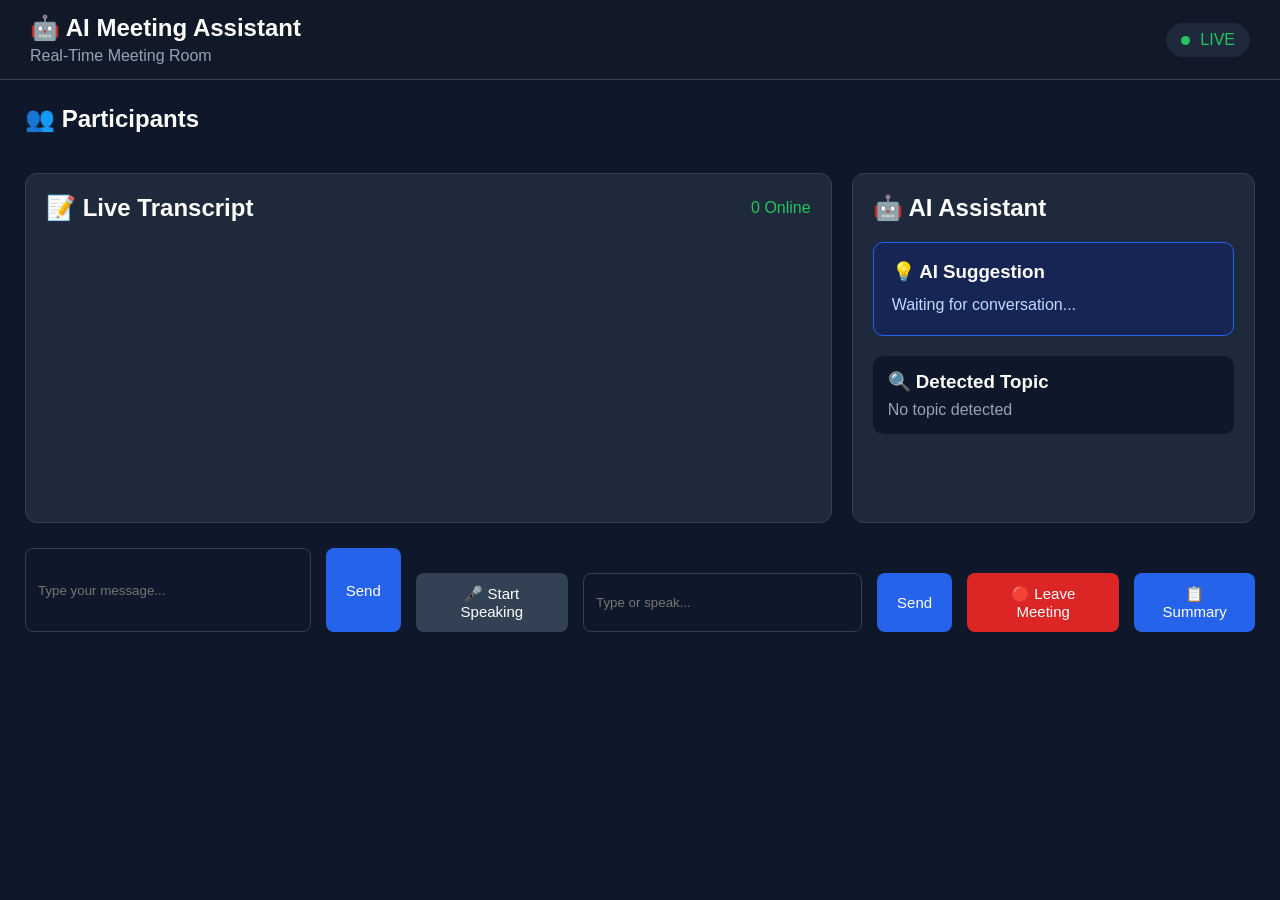
==== frontend/meeting.html @ 9daf3bfd "Ai_meeting_Assitant" ====
<!DOCTYPE html>
<html lang="en">

<head>

    <meta charset="UTF-8">

    <meta name="viewport" content="width=device-width, initial-scale=1.0">

    <title>Meeting Room</title>

    <link rel="stylesheet" href="style.css">

</head>

<body>

    <header class="header">

        <div>
            <h1>🤖 AI Meeting Assistant</h1>
            <p>Real-Time Meeting Room</p>
        </div>

        <div class="meeting-status">
            <span class="status-dot"></span>
            LIVE
        </div>

    </header>


    <main class="container">

        <!-- Participants -->

        <section class="participants-section">

            <h2>👥 Participants</h2>

            <div id="participants" class="participants">
                <!-- Participants will appear here -->
            </div>

        </section>


        <!-- Meeting Area -->

        <section class="meeting-area">

            <!-- Transcript -->

            <div class="transcript">

                <div class="section-title">

                    <h2>📝 Live Transcript</h2>

                    <span id="onlineCount">
                        0 Online
                    </span>

                </div>


                <div id="messages" class="messages">
                </div>

            </div>


            <!-- AI Assistant -->

            <div class="ai-assistant">

                <h2>🤖 AI Assistant</h2>

                <div class="suggestion-box">

                    <h3>💡 AI Suggestion</h3>

                    <p id="aiSuggestion">
                        Waiting for conversation...
                    </p>

                </div>


                <div class="detected-topic">

                    <h3>🔍 Detected Topic</h3>

                    <p id="topic">
                        No topic detected
                    </p>

                </div>

            </div>

        </section>


        <!-- Message Box -->

        <section class="controls">

            <input type="text" id="messageInput" placeholder="Type your message...">

            <button class="btn summary-btn" onclick="sendMessage()">
                Send
            </button>

            <section class="controls">

                <button class="btn" onclick="startListening()">
                    🎤 Start Speaking
                </button>

                <input type="text" id="messageInput" placeholder="Type or speak...">

                <button class="btn summary-btn" onclick="sendMessage()">
                    Send
                </button>

                <button class="btn end-btn" onclick="leaveMeeting()">
                    🔴 Leave Meeting
                </button>

                <button class="btn summary-btn" onclick="getSummary()">
                    📋 Summary
                </button>

            </section>

        </section>

    </main>


    <script src="js/meeting.js"></script>

</body>

</html>
---- frontend/style.css ----
* {
    margin: 0;
    padding: 0;
    box-sizing: border-box;
}

body {
    font-family: Arial, sans-serif;
    background: #0f172a;
    color: white;
}


/* Header */

.header {
    height: 80px;
    padding: 15px 30px;

    display: flex;
    justify-content: space-between;
    align-items: center;

    background: #111827;
    border-bottom: 1px solid #334155;
}

.header h1 {
    font-size: 24px;
}

.header p {
    color: #94a3b8;
    margin-top: 5px;
}

.meeting-status {
    padding: 8px 15px;
    background: #1e293b;
    border-radius: 20px;
    color: #22c55e;
}

.status-dot {
    display: inline-block;

    width: 9px;
    height: 9px;

    background: #22c55e;

    border-radius: 50%;

    margin-right: 6px;
}


/* Main Container */

.container {
    padding: 25px;
}


/* Participants */

.participants-section {
    margin-bottom: 25px;
}

.participants-section h2 {
    margin-bottom: 15px;
}

.participants {
    display: grid;
    grid-template-columns: repeat(4, 1fr);
    gap: 15px;
}

.participant {
    padding: 20px;

    text-align: center;

    background: #1e293b;

    border-radius: 12px;

    border: 1px solid #334155;
}

.avatar {
    width: 55px;
    height: 55px;

    margin: auto;
    margin-bottom: 10px;

    display: flex;
    align-items: center;
    justify-content: center;

    border-radius: 50%;

    background: #2563eb;

    font-size: 22px;
    font-weight: bold;
}

.participant p {
    margin-top: 7px;
    color: #94a3b8;
}


/* Meeting Area */

.meeting-area {
    display: grid;

    grid-template-columns: 2fr 1fr;

    gap: 20px;
}


/* Transcript */

.transcript,
.ai-assistant {
    background: #1e293b;

    border: 1px solid #334155;

    border-radius: 12px;

    padding: 20px;

    min-height: 350px;
}

.section-title {
    display: flex;

    justify-content: space-between;

    align-items: center;

    margin-bottom: 20px;
}

.section-title span {
    color: #22c55e;
}

.message {
    padding: 15px;

    margin-bottom: 12px;

    background: #0f172a;

    border-radius: 8px;
}

.message strong {
    color: #60a5fa;
}

.message p {
    margin-top: 5px;

    color: #cbd5e1;
}


/* AI Assistant */

.ai-assistant h2 {
    margin-bottom: 20px;
}

.suggestion-box {
    padding: 18px;

    background: #172554;

    border: 1px solid #2563eb;

    border-radius: 10px;
}

.suggestion-box h3 {
    margin-bottom: 10px;
}

.suggestion-box p {
    color: #bfdbfe;

    line-height: 1.5;
}

.detected-topic {
    margin-top: 20px;

    padding: 15px;

    background: #0f172a;

    border-radius: 10px;
}

.detected-topic h3 {
    margin-bottom: 8px;
}

.detected-topic p {
    color: #94a3b8;
}


/* Buttons */

.controls {
    margin-top: 25px;

    display: flex;

    justify-content: center;

    gap: 15px;
}

.btn {
    padding: 12px 20px;

    border: none;

    border-radius: 8px;

    cursor: pointer;

    color: white;

    background: #334155;

    font-size: 15px;
}

.btn:hover {
    background: #475569;
}

.end-btn {
    background: #dc2626;
}

.end-btn:hover {
    background: #b91c1c;
}

.summary-btn {
    background: #2563eb;
}

.task-btn {
    background: #16a34a;
}


/* Responsive */

@media (max-width: 800px) {

    .participants {
        grid-template-columns: repeat(2, 1fr);
    }

    .meeting-area {
        grid-template-columns: 1fr;
    }

    .controls {
        flex-wrap: wrap;
    }
}


.messages {
    height: 250px;
    overflow-y: auto;
}

#messageInput {
    width: 300px;
    padding: 12px;

    border: 1px solid #334155;
    border-radius: 8px;

    background: #0f172a;
    color: white;

    outline: none;
}
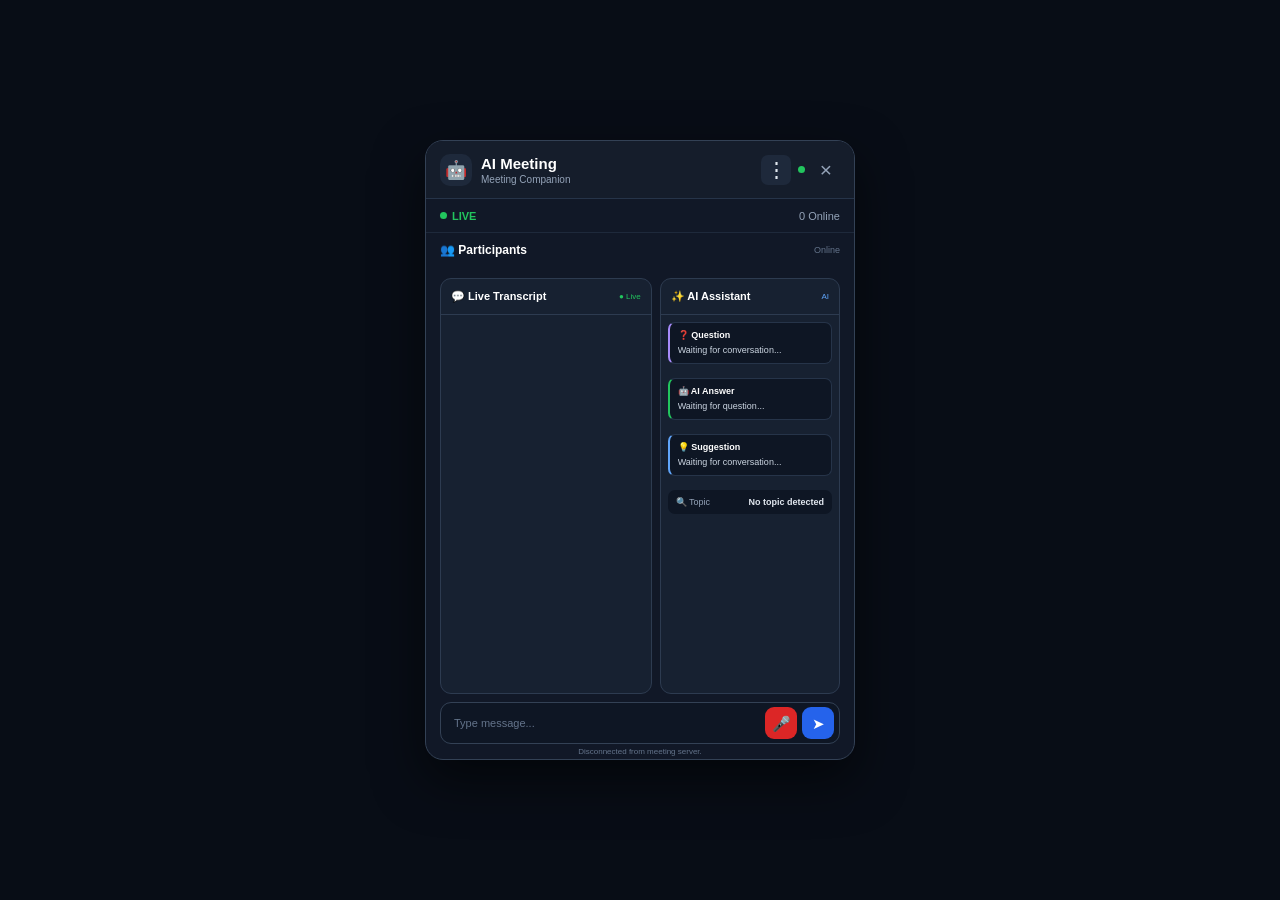
==== commit 1eaaf37a: "Ai meeting" ====
--- a/frontend/meeting.html
+++ b/frontend/meeting.html
@@ -2,83 +2,203 @@
 <html lang="en">
 
 <head>
-
     <meta charset="UTF-8">
-
     <meta name="viewport" content="width=device-width, initial-scale=1.0">
 
-    <title>Meeting Room</title>
-
-    <link rel="stylesheet" href="style.css">
-
+    <title>AI Meeting Companion</title>
+
+    <link rel="stylesheet" href="/frontend/style.css">
 </head>
 
 <body>
 
-    <header class="header">
-
-        <div>
-            <h1>🤖 AI Meeting Assistant</h1>
-            <p>Real-Time Meeting Room</p>
-        </div>
-
-        <div class="meeting-status">
-            <span class="status-dot"></span>
-            LIVE
-        </div>
-
-    </header>
-
-
-    <main class="container">
-
-        <!-- Participants -->
+    <!-- =========================
+         COMPACT MEETING WINDOW
+    ========================== -->
+
+    <div class="meeting-window">
+
+        <!-- HEADER -->
+        <header class="compact-header">
+
+            <div class="brand">
+                <div class="brand-icon">🤖</div>
+
+                <div class="brand-text">
+                    <h1>AI Meeting</h1>
+                    <span>Meeting Companion</span>
+                </div>
+            </div>
+
+            <div class="header-actions">
+
+                <button class="menu-btn" onclick="toggleMenu()" title="Menu">
+                    ⋮
+                </button>
+
+                <div class="window-dot"></div>
+
+                <button class="close-btn" onclick="leaveMeeting()" title="Leave Meeting">
+                    ×
+                </button>
+
+            </div>
+
+        </header>
+
+
+        <!-- =================================
+     THREE DOT MENU
+================================= -->
+
+        <div id="meetingMenu" class="meeting-menu">
+
+            <button onclick="openHistoryFromMenu()">
+                🕘 Meeting History
+            </button>
+
+            <button onclick="getSummary(); closeMenu()">
+                📋 Summary
+            </button>
+
+            <button onclick="showActionItems(); closeMenu()">
+                ✅ Action Items
+            </button>
+
+            <button onclick="showDetectedTopic(); closeMenu()">
+                🔍 Topic
+            </button>
+
+            <div class="menu-divider"></div>
+
+            <button class="menu-leave" onclick="leaveFromMenu()">
+                🔴 Leave Meeting
+            </button>
+
+        </div>
+
+
+        <!-- =========================
+             MEETING INFO
+        ========================== -->
+
+        <div class="meeting-info">
+
+            <div class="live-status">
+                <span class="status-dot"></span>
+                LIVE
+            </div>
+
+            <span id="onlineCount">
+                0 Online
+            </span>
+
+        </div>
+
+
+        <!-- =========================
+             PARTICIPANTS
+        ========================== -->
 
         <section class="participants-section">
 
-            <h2>👥 Participants</h2>
+            <div class="section-heading">
+
+                <h2>👥 Participants</h2>
+
+                <span class="section-label">
+                    Online
+                </span>
+
+            </div>
 
             <div id="participants" class="participants">
-                <!-- Participants will appear here -->
             </div>
 
         </section>
 
 
-        <!-- Meeting Area -->
-
-        <section class="meeting-area">
-
-            <!-- Transcript -->
-
-            <div class="transcript">
-
-                <div class="section-title">
-
-                    <h2>📝 Live Transcript</h2>
-
-                    <span id="onlineCount">
-                        0 Online
+        <!-- =========================
+             MAIN CONTENT
+        ========================== -->
+
+        <div class="main-content">
+
+
+            <!-- =====================
+                 LIVE TRANSCRIPT
+            ====================== -->
+
+            <section class="transcript card">
+
+                <div class="card-header">
+
+                    <h2>💬 Live Transcript</h2>
+
+                    <span class="live-text">
+                        ● Live
                     </span>
 
                 </div>
 
-
                 <div id="messages" class="messages">
                 </div>
 
-            </div>
-
-
-            <!-- AI Assistant -->
-
-            <div class="ai-assistant">
-
-                <h2>🤖 AI Assistant</h2>
-
-                <div class="suggestion-box">
-
-                    <h3>💡 AI Suggestion</h3>
+            </section>
+
+
+            <!-- =====================
+                 AI ASSISTANT
+            ====================== -->
+
+            <section class="ai-assistant card">
+
+                <div class="card-header">
+
+                    <h2>✨ AI Assistant</h2>
+
+                    <span class="ai-status">
+                        AI
+                    </span>
+
+                </div>
+
+
+                <!-- QUESTION -->
+                <div class="ai-item question-item">
+
+                    <div class="ai-label">
+                        ❓ Question
+                    </div>
+
+                    <p id="questionDetected">
+                        Waiting for conversation...
+                    </p>
+
+                </div>
+
+
+
+                <!-- ANSWER -->
+                <div class="ai-item answer-item">
+
+                    <div class="ai-label">
+                        🤖 AI Answer
+                    </div>
+
+                    <p id="aiAnswer">
+                        Waiting for question...
+                    </p>
+
+                </div>
+
+
+                <!-- SUGGESTION -->
+                <div class="ai-item suggestion-item">
+
+                    <div class="ai-label">
+                        💡 Suggestion
+                    </div>
 
                     <p id="aiSuggestion">
                         Waiting for conversation...
@@ -87,59 +207,67 @@
                 </div>
 
 
-                <div class="detected-topic">
-
-                    <h3>🔍 Detected Topic</h3>
-
-                    <p id="topic">
+                <!-- TOPIC -->
+                <div class="ai-topic">
+
+                    <span>
+                        🔍 Topic
+                    </span>
+
+                    <strong id="topic">
                         No topic detected
-                    </p>
-
-                </div>
-
-            </div>
-
-        </section>
-
-
-        <!-- Message Box -->
-
-        <section class="controls">
-
-            <input type="text" id="messageInput" placeholder="Type your message...">
-
-            <button class="btn summary-btn" onclick="sendMessage()">
-                Send
-            </button>
-
-            <section class="controls">
-
-                <button class="btn" onclick="startListening()">
-                    🎤 Start Speaking
-                </button>
-
-                <input type="text" id="messageInput" placeholder="Type or speak...">
-
-                <button class="btn summary-btn" onclick="sendMessage()">
-                    Send
-                </button>
-
-                <button class="btn end-btn" onclick="leaveMeeting()">
-                    🔴 Leave Meeting
-                </button>
-
-                <button class="btn summary-btn" onclick="getSummary()">
-                    📋 Summary
-                </button>
+                    </strong>
+
+                </div>
 
             </section>
 
-        </section>
-
-    </main>
-
-
-    <script src="js/meeting.js"></script>
+        </div>
+
+
+
+
+
+        <!-- =========================
+             MESSAGE INPUT
+        ========================== -->
+
+        <div class="message-area">
+
+            <input type="text" id="messageInput" placeholder="Type message..." onkeydown="handleEnter(event)"
+                autocomplete="off">
+
+
+            <!-- SPEAKING -->
+            <button id="speechButton" class="icon-btn microphone-btn" onclick="togglePythonSpeaking()"
+                title="Start Speaking">
+                🎤
+            </button>
+
+
+            <!-- SEND -->
+            <button class="icon-btn send-btn" onclick="sendMessage()" title="Send Message">
+                ➤
+            </button>
+
+        </div>
+
+
+        <!-- SPEECH STATUS -->
+
+        <div id="speechStatus" class="speech-status" aria-live="polite">
+
+            Ready for authorized microphone input.
+
+        </div>
+
+
+    </div>
+
+
+    <!-- JAVASCRIPT -->
+
+    <script src="/frontend/js/meeting.js"></script>
 
 </body>
 
--- a/frontend/style.css
+++ b/frontend/style.css
@@ -1,307 +1,1458 @@
+/* =========================================
+   RESET
+========================================= */
+
 * {
     margin: 0;
     padding: 0;
     box-sizing: border-box;
 }
 
+
+/* =========================================
+   BODY
+========================================= */
+
+html,
+body {
+    width: 100%;
+    height: 100%;
+}
+
 body {
     font-family: Arial, sans-serif;
-    background: #0f172a;
+
+    background: #080d16;
+
+    color: #ffffff;
+
+    overflow: hidden;
+
+    display: flex;
+
+    justify-content: center;
+
+    align-items: center;
+}
+
+
+/* =========================================
+   MAIN COMPACT WINDOW
+========================================= */
+
+.meeting-window {
+
+    width: 430px;
+
+    height: 620px;
+
+    max-width: 96vw;
+
+    max-height: 96vh;
+
+    background: #111827;
+
+    border: 1px solid #334155;
+
+    border-radius: 18px;
+
+    box-shadow:
+        0 20px 50px rgba(0, 0, 0, 0.55);
+
+    display: flex;
+
+    flex-direction: column;
+
+    overflow: hidden;
+}
+
+
+/* =========================================
+   HEADER
+========================================= */
+
+.compact-header {
+
+    height: 58px;
+
+    padding: 0 14px;
+
+    display: flex;
+
+    align-items: center;
+
+    justify-content: space-between;
+
+    background: #151d2b;
+
+    border-bottom: 1px solid #263449;
+
+    flex-shrink: 0;
+}
+
+
+.brand {
+
+    display: flex;
+
+    align-items: center;
+
+    gap: 9px;
+
+    min-width: 0;
+}
+
+
+.brand-icon {
+
+    width: 32px;
+
+    height: 32px;
+
+    display: flex;
+
+    align-items: center;
+
+    justify-content: center;
+
+    background: #1e293b;
+
+    border-radius: 10px;
+
+    font-size: 18px;
+}
+
+
+.brand-text h1 {
+
+    font-size: 15px;
+
+    font-weight: 700;
+
+    line-height: 18px;
+}
+
+
+.brand-text span {
+
+    display: block;
+
+    font-size: 10px;
+
+    color: #94a3b8;
+
+    margin-top: 1px;
+}
+
+
+.header-actions {
+
+    display: flex;
+
+    align-items: center;
+
+    gap: 7px;
+}
+
+
+.history-btn {
+
+    border: 1px solid #334155;
+
+    background: #1e293b;
+
+    color: #e2e8f0;
+
+    border-radius: 8px;
+
+    padding: 7px 9px;
+
+    font-size: 11px;
+
+    cursor: pointer;
+}
+
+
+.history-btn:hover {
+
+    background: #263449;
+
+    border-color: #475569;
+}
+
+
+.window-dot {
+
+    width: 7px;
+
+    height: 7px;
+
+    background: #22c55e;
+
+    border-radius: 50%;
+}
+
+
+.close-btn {
+
+    width: 28px;
+
+    height: 28px;
+
+    border: none;
+
+    background: transparent;
+
+    color: #94a3b8;
+
+    font-size: 21px;
+
+    cursor: pointer;
+
+    border-radius: 6px;
+}
+
+
+.close-btn:hover {
+
+    background: #334155;
+
     color: white;
 }
 
 
-/* Header */
-
-.header {
-    height: 80px;
-    padding: 15px 30px;
-
-    display: flex;
+/* =========================================
+   MEETING INFO
+========================================= */
+
+.meeting-info {
+
+    height: 34px;
+
+    padding: 0 14px;
+
+    display: flex;
+
+    align-items: center;
+
     justify-content: space-between;
-    align-items: center;
+
+    color: #94a3b8;
+
+    font-size: 11px;
+
+    border-bottom: 1px solid #1e293b;
+
+    flex-shrink: 0;
+}
+
+
+.live-status {
+
+    display: flex;
+
+    align-items: center;
+
+    gap: 5px;
+
+    color: #22c55e;
+
+    font-weight: 600;
+}
+
+
+.status-dot {
+
+    width: 7px;
+
+    height: 7px;
+
+    background: #22c55e;
+
+    border-radius: 50%;
+}
+
+
+/* =========================================
+   PARTICIPANTS
+========================================= */
+
+.participants-section {
+
+    padding: 10px 14px 8px;
+
+    flex-shrink: 0;
+}
+
+
+.section-heading {
+
+    display: flex;
+
+    align-items: center;
+
+    justify-content: space-between;
+
+    margin-bottom: 7px;
+}
+
+
+.section-heading h2 {
+
+    font-size: 12px;
+
+    font-weight: 600;
+}
+
+
+.section-label {
+
+    font-size: 9px;
+
+    color: #64748b;
+}
+
+
+.participants {
+
+    display: flex;
+
+    gap: 6px;
+
+    overflow-x: auto;
+
+    padding-bottom: 2px;
+}
+
+
+.participants::-webkit-scrollbar {
+
+    height: 3px;
+}
+
+
+.participants::-webkit-scrollbar-thumb {
+
+    background: #475569;
+
+    border-radius: 10px;
+}
+
+
+.participant {
+
+    min-width: 82px;
+
+    max-width: 100px;
+
+    padding: 7px 6px;
+
+    text-align: center;
+
+    background: #1b2638;
+
+    border: 1px solid #2d3b50;
+
+    border-radius: 9px;
+
+    flex-shrink: 0;
+}
+
+
+.avatar {
+
+    width: 25px;
+
+    height: 25px;
+
+    margin: 0 auto 4px;
+
+    display: flex;
+
+    align-items: center;
+
+    justify-content: center;
+
+    border-radius: 50%;
+
+    background: #2563eb;
+
+    font-size: 11px;
+
+    font-weight: bold;
+}
+
+
+.participant h3 {
+
+    font-size: 10px;
+
+    white-space: nowrap;
+
+    overflow: hidden;
+
+    text-overflow: ellipsis;
+}
+
+
+.participant p {
+
+    margin-top: 2px;
+
+    color: #22c55e;
+
+    font-size: 8px;
+}
+
+
+/* =========================================
+   MAIN CONTENT
+========================================= */
+
+.main-content {
+
+    flex: 1;
+
+    min-height: 0;
+
+    display: grid;
+
+    grid-template-columns: 1.08fr 0.92fr;
+
+    gap: 8px;
+
+    padding: 4px 14px 8px;
+}
+
+
+/* =========================================
+   CARD
+========================================= */
+
+.card {
+
+    min-width: 0;
+
+    min-height: 0;
+
+    background: #172131;
+
+    border: 1px solid #2d3b50;
+
+    border-radius: 11px;
+
+    overflow: hidden;
+
+    display: flex;
+
+    flex-direction: column;
+}
+
+
+.card-header {
+
+    min-height: 36px;
+
+    padding: 8px 10px;
+
+    display: flex;
+
+    align-items: center;
+
+    justify-content: space-between;
+
+    border-bottom: 1px solid #2d3b50;
+
+    flex-shrink: 0;
+}
+
+
+.card-header h2 {
+
+    font-size: 11px;
+
+    font-weight: 600;
+}
+
+
+.live-text {
+
+    font-size: 8px;
+
+    color: #22c55e;
+}
+
+
+.ai-status {
+
+    font-size: 8px;
+
+    color: #60a5fa;
+}
+
+
+/* =========================================
+   TRANSCRIPT
+========================================= */
+
+.messages {
+
+    flex: 1;
+
+    min-height: 0;
+
+    overflow-y: auto;
+
+    padding: 7px;
+}
+
+
+.messages::-webkit-scrollbar {
+
+    width: 4px;
+}
+
+
+.messages::-webkit-scrollbar-thumb {
+
+    background: #475569;
+
+    border-radius: 10px;
+}
+
+
+.message {
+
+    padding: 7px 8px;
+
+    margin-bottom: 5px;
+
+    background: #0e1624;
+
+    border-radius: 7px;
+
+    border: 1px solid #1e293b;
+}
+
+
+.message strong {
+
+    color: #60a5fa;
+
+    font-size: 9px;
+}
+
+
+.message p {
+
+    margin-top: 3px;
+
+    color: #cbd5e1;
+
+    font-size: 9px;
+
+    line-height: 1.35;
+
+    word-break: break-word;
+}
+
+
+/* =========================================
+   AI ASSISTANT
+========================================= */
+
+.ai-assistant {
+
+    padding-bottom: 5px;
+}
+
+
+.ai-item {
+
+    margin: 7px;
+
+    padding: 7px 8px;
+
+    border-radius: 7px;
+
+    background: #0e1624;
+
+    border: 1px solid #263449;
+}
+
+
+.ai-label {
+
+    font-size: 9px;
+
+    font-weight: 600;
+
+    margin-bottom: 4px;
+}
+
+
+.ai-item p {
+
+    color: #cbd5e1;
+
+    font-size: 9px;
+
+    line-height: 1.35;
+
+    max-height: 52px;
+
+    overflow-y: auto;
+
+    word-break: break-word;
+}
+
+
+.ai-item p::-webkit-scrollbar {
+
+    width: 3px;
+}
+
+
+.ai-item p::-webkit-scrollbar-thumb {
+
+    background: #475569;
+
+    border-radius: 10px;
+}
+
+
+.question-item {
+
+    border-left: 2px solid #a78bfa;
+}
+
+
+.answer-item {
+
+    border-left: 2px solid #22c55e;
+}
+
+
+.suggestion-item {
+
+    border-left: 2px solid #60a5fa;
+}
+
+
+.ai-topic {
+
+    margin: 7px;
+
+    padding: 7px 8px;
+
+    display: flex;
+
+    justify-content: space-between;
+
+    align-items: center;
+
+    gap: 5px;
+
+    background: #0e1624;
+
+    border-radius: 7px;
+
+    font-size: 9px;
+}
+
+
+.ai-topic span {
+
+    color: #94a3b8;
+}
+
+
+.ai-topic strong {
+
+    color: #e2e8f0;
+
+    max-width: 120px;
+
+    overflow: hidden;
+
+    white-space: nowrap;
+
+    text-overflow: ellipsis;
+}
+
+
+/* =========================================
+   QUICK ACTIONS
+========================================= */
+
+.quick-actions {
+
+    display: flex;
+
+    gap: 6px;
+
+    padding: 0 14px 7px;
+
+    flex-shrink: 0;
+}
+
+
+.quick-btn {
+
+    flex: 1;
+
+    padding: 7px 5px;
+
+    border: 1px solid #334155;
+
+    border-radius: 7px;
+
+    background: #1e293b;
+
+    color: #cbd5e1;
+
+    font-size: 9px;
+
+    cursor: pointer;
+}
+
+
+.quick-btn:hover {
+
+    background: #263449;
+
+    border-color: #475569;
+}
+
+
+.summary-btn {
+
+    background: #1d4ed8;
+
+    border-color: #2563eb;
+}
+
+
+.summary-btn:hover {
+
+    background: #2563eb;
+}
+
+
+/* =========================================
+   MESSAGE INPUT ROW
+========================================= */
+
+.message-area {
+
+    height: 42px;
+
+    margin: 0 14px;
+
+    display: flex;
+
+    align-items: center;
+
+    gap: 5px;
+
+    padding: 4px 5px;
+
+    background: #0e1624;
+
+    border: 1px solid #334155;
+
+    border-radius: 11px;
+
+    flex-shrink: 0;
+}
+
+
+#messageInput {
+
+    flex: 1;
+
+    min-width: 0;
+
+    height: 32px;
+
+    padding: 0 8px;
+
+    border: none;
+
+    outline: none;
+
+    background: transparent;
+
+    color: white;
+
+    font-size: 11px;
+}
+
+
+#messageInput::placeholder {
+
+    color: #64748b;
+}
+
+
+/* =========================================
+   ICON BUTTONS
+========================================= */
+
+.icon-btn {
+
+    width: 32px;
+    min-width: 32px;
+    max-width: 32px;
+
+    height: 32px;
+
+    flex-shrink: 0;
+
+    padding: 0;
+
+    border: none;
+
+    border-radius: 9px;
+
+    display: flex;
+
+    align-items: center;
+    justify-content: center;
+
+    cursor: pointer;
+
+    font-size: 15px;
+
+    line-height: 1;
+
+    color: white;
+
+    overflow: hidden;
+}
+
+.microphone-btn {
+    background: #dc2626;
+}
+
+.microphone-btn:hover {
+    background: #ef4444;
+}
+
+.send-btn {
+    background: #2563eb;
+}
+
+.send-btn:hover {
+    background: #3b82f6;
+}
+
+
+/* =========================================
+   SPEECH STATUS
+========================================= */
+
+.speech-status {
+
+    min-height: 15px;
+
+    padding: 3px 14px 2px;
+
+    color: #64748b;
+
+    font-size: 8px;
+
+    text-align: center;
+
+    white-space: nowrap;
+
+    overflow: hidden;
+
+    text-overflow: ellipsis;
+
+    flex-shrink: 0;
+}
+
+
+/* =========================================
+   BOTTOM ACTIONS
+========================================= */
+
+.bottom-actions {
+
+    display: flex;
+
+    gap: 6px;
+
+    padding: 4px 14px 10px;
+
+    flex-shrink: 0;
+}
+
+
+.bottom-btn {
+
+    flex: 1;
+
+    height: 29px;
+
+    border: 1px solid #334155;
+
+    border-radius: 7px;
+
+    background: #1e293b;
+
+    color: #cbd5e1;
+
+    font-size: 9px;
+
+    cursor: pointer;
+}
+
+
+.bottom-btn:hover {
+
+    background: #263449;
+}
+
+
+.leave-btn {
+
+    color: #fca5a5;
+
+    border-color: #7f1d1d;
+}
+
+
+.leave-btn:hover {
+
+    background: #7f1d1d;
+
+    color: white;
+}
+
+
+/* =========================================
+   BUTTON DISABLED
+========================================= */
+
+button:disabled {
+
+    opacity: 0.55;
+
+    cursor: not-allowed;
+}
+
+
+/* =========================================
+   RESPONSIVE
+========================================= */
+
+@media (max-width: 520px) {
+
+    body {
+
+        align-items: stretch;
+
+    }
+.meeting-window {
+    position: relative;
+
+    width: 430px;
+    height: 620px;
+    max-width: 96vw;
+    max-height: 96vh;
 
     background: #111827;
-    border-bottom: 1px solid #334155;
-}
-
-.header h1 {
-    font-size: 24px;
-}
-
-.header p {
+    border: 1px solid #334155;
+    border-radius: 18px;
+
+    box-shadow: 0 20px 50px rgba(0, 0, 0, 0.55);
+
+    display: flex;
+    flex-direction: column;
+
+    overflow: hidden;
+}
+
+}
+
+
+@media (max-height: 650px) {
+
+    .meeting-window {
+
+        height: 96vh;
+
+    }
+
+    .participants-section {
+
+        padding-top: 7px;
+
+        padding-bottom: 5px;
+
+    }
+
+    .participant {
+
+        padding: 5px;
+
+    }
+
+    .avatar {
+
+        width: 22px;
+
+        height: 22px;
+
+    }
+
+    .quick-actions {
+
+        padding-bottom: 4px;
+
+    }
+
+    .bottom-actions {
+
+        padding-bottom: 6px;
+
+    }
+
+}
+
+/* =========================================
+   HISTORY OVERLAY
+========================================= */
+
+.history-overlay {
+
+    position: absolute;
+
+    top: 0;
+    left: 0;
+    right: 0;
+    bottom: 0;
+
+    z-index: 9999;
+
+    background: #111827;
+
+    border-radius: 18px;
+
+    display: flex;
+
+    flex-direction: column;
+
+    overflow: hidden;
+}
+
+
+/* =========================================
+   HISTORY TOP BAR
+========================================= */
+
+.history-topbar {
+
+    height: 58px;
+
+    padding: 0 14px;
+
+    display: flex;
+
+    align-items: center;
+
+    justify-content: space-between;
+
+    background: #151d2b;
+
+    border-bottom: 1px solid #263449;
+
+    flex-shrink: 0;
+}
+
+
+.history-topbar h2 {
+
+    font-size: 15px;
+
+    color: #f8fafc;
+
+    margin-bottom: 2px;
+}
+
+
+.history-topbar span {
+
+    font-size: 9px;
+
+    color: #64748b;
+}
+
+
+/* =========================================
+   CLOSE BUTTON
+========================================= */
+
+.history-close-btn {
+
+    width: 30px;
+
+    height: 30px;
+
+    border: none;
+
+    border-radius: 7px;
+
+    background: #1e293b;
+
+    color: #cbd5e1;
+
+    font-size: 20px;
+
+    cursor: pointer;
+
+    display: flex;
+
+    align-items: center;
+
+    justify-content: center;
+}
+
+
+.history-close-btn:hover {
+
+    background: #334155;
+
+    color: white;
+}
+
+
+/* =========================================
+   HISTORY LIST
+========================================= */
+
+.compact-meeting-history {
+
+    flex: 1;
+
+    min-height: 0;
+
+    overflow-y: auto;
+
+    padding: 10px 12px;
+}
+
+
+.compact-meeting-history::-webkit-scrollbar {
+
+    width: 4px;
+}
+
+
+.compact-meeting-history::-webkit-scrollbar-thumb {
+
+    background: #475569;
+
+    border-radius: 10px;
+}
+
+
+/* =========================================
+   HISTORY CARD
+========================================= */
+
+.compact-history-card {
+
+    min-height: 62px;
+
+    padding: 9px 10px;
+
+    margin-bottom: 7px;
+
+    background: #1b2638;
+
+    border: 1px solid #334155;
+
+    border-radius: 9px;
+
+    display: flex;
+
+    align-items: center;
+
+    justify-content: space-between;
+
+    gap: 8px;
+}
+
+
+.compact-history-card:hover {
+
+    border-color: #475569;
+
+}
+
+
+/* =========================================
+   HISTORY INFO
+========================================= */
+
+.history-card-info {
+
+    min-width: 0;
+
+    flex: 1;
+}
+
+
+.history-card-info h3 {
+
+    font-size: 11px;
+
+    color: #f8fafc;
+
+    margin-bottom: 3px;
+
+    white-space: nowrap;
+
+    overflow: hidden;
+
+    text-overflow: ellipsis;
+}
+
+
+.history-card-info p {
+
     color: #94a3b8;
-    margin-top: 5px;
-}
-
-.meeting-status {
-    padding: 8px 15px;
+
+    font-size: 8px;
+
+    margin-top: 2px;
+}
+
+
+/* =========================================
+   VIEW BUTTON
+========================================= */
+
+.view-history-btn {
+
+    flex-shrink: 0;
+
+    padding: 7px 9px;
+
+    border: none;
+
+    border-radius: 7px;
+
+    background: #2563eb;
+
+    color: white;
+
+    font-size: 9px;
+
+    font-weight: 600;
+
+    cursor: pointer;
+}
+
+
+.view-history-btn:hover {
+
+    background: #3b82f6;
+}
+
+
+/* =========================================
+   EMPTY / ERROR
+========================================= */
+
+.history-loading,
+.history-empty,
+.history-error {
+
+    padding: 25px 10px;
+
+    text-align: center;
+
+    color: #64748b;
+
+    font-size: 10px;
+}
+
+
+/* =========================================
+   BACK BUTTON
+========================================= */
+
+.back-meeting-btn {
+
+    margin: 0 12px 12px;
+
+    height: 34px;
+
+    border: 1px solid #334155;
+
+    border-radius: 8px;
+
     background: #1e293b;
-    border-radius: 20px;
-    color: #22c55e;
-}
-
-.status-dot {
-    display: inline-block;
-
-    width: 9px;
-    height: 9px;
-
-    background: #22c55e;
-
-    border-radius: 50%;
-
-    margin-right: 6px;
-}
-
-
-/* Main Container */
-
-.container {
-    padding: 25px;
-}
-
-
-/* Participants */
-
-.participants-section {
-    margin-bottom: 25px;
-}
-
-.participants-section h2 {
-    margin-bottom: 15px;
-}
-
-.participants {
-    display: grid;
-    grid-template-columns: repeat(4, 1fr);
-    gap: 15px;
-}
-
-.participant {
-    padding: 20px;
-
-    text-align: center;
+
+    color: #cbd5e1;
+
+    font-size: 10px;
+
+    cursor: pointer;
+
+    flex-shrink: 0;
+}
+
+
+.back-meeting-btn:hover {
+
+    background: #263449;
+
+    color: white;
+}
+
+/* =========================================
+   THREE DOT MENU
+========================================= */
+
+.menu-btn {
+
+    width: 30px;
+    height: 30px;
+
+    border: none;
+    border-radius: 7px;
 
     background: #1e293b;
 
-    border-radius: 12px;
+    color: #e2e8f0;
+
+    font-size: 21px;
+
+    line-height: 1;
+
+    cursor: pointer;
+
+    display: flex;
+
+    align-items: center;
+    justify-content: center;
+}
+
+
+.menu-btn:hover {
+
+    background: #334155;
+
+}
+
+
+/* =========================================
+   MENU PANEL
+========================================= */
+
+.meeting-menu {
+
+    position: absolute;
+
+    top: 52px;
+    right: 10px;
+
+    width: 165px;
+
+    padding: 6px;
+
+    background: #172131;
 
     border: 1px solid #334155;
-}
-
-.avatar {
-    width: 55px;
-    height: 55px;
-
-    margin: auto;
-    margin-bottom: 10px;
-
-    display: flex;
-    align-items: center;
-    justify-content: center;
-
-    border-radius: 50%;
-
-    background: #2563eb;
-
-    font-size: 22px;
-    font-weight: bold;
-}
-
-.participant p {
-    margin-top: 7px;
-    color: #94a3b8;
-}
-
-
-/* Meeting Area */
-
-.meeting-area {
-    display: grid;
-
-    grid-template-columns: 2fr 1fr;
-
-    gap: 20px;
-}
-
-
-/* Transcript */
-
-.transcript,
-.ai-assistant {
-    background: #1e293b;
-
-    border: 1px solid #334155;
-
-    border-radius: 12px;
-
-    padding: 20px;
-
-    min-height: 350px;
-}
-
-.section-title {
-    display: flex;
-
-    justify-content: space-between;
-
-    align-items: center;
-
-    margin-bottom: 20px;
-}
-
-.section-title span {
-    color: #22c55e;
-}
-
-.message {
-    padding: 15px;
-
-    margin-bottom: 12px;
-
-    background: #0f172a;
-
-    border-radius: 8px;
-}
-
-.message strong {
-    color: #60a5fa;
-}
-
-.message p {
-    margin-top: 5px;
+
+    border-radius: 10px;
+
+    box-shadow:
+        0 12px 30px rgba(0, 0, 0, 0.45);
+
+    z-index: 5000;
+
+    display: none;
+}
+
+
+.meeting-menu.active {
+
+    display: block;
+
+}
+
+
+/* =========================================
+   MENU BUTTON
+========================================= */
+
+.meeting-menu button {
+
+    width: 100%;
+
+    padding: 9px 10px;
+
+    border: none;
+
+    border-radius: 7px;
+
+    background: transparent;
 
     color: #cbd5e1;
-}
-
-
-/* AI Assistant */
-
-.ai-assistant h2 {
-    margin-bottom: 20px;
-}
-
-.suggestion-box {
-    padding: 18px;
-
-    background: #172554;
-
-    border: 1px solid #2563eb;
-
-    border-radius: 10px;
-}
-
-.suggestion-box h3 {
-    margin-bottom: 10px;
-}
-
-.suggestion-box p {
-    color: #bfdbfe;
-
-    line-height: 1.5;
-}
-
-.detected-topic {
-    margin-top: 20px;
-
-    padding: 15px;
-
-    background: #0f172a;
-
-    border-radius: 10px;
-}
-
-.detected-topic h3 {
-    margin-bottom: 8px;
-}
-
-.detected-topic p {
-    color: #94a3b8;
-}
-
-
-/* Buttons */
-
-.controls {
-    margin-top: 25px;
-
-    display: flex;
-
-    justify-content: center;
-
-    gap: 15px;
-}
-
-.btn {
-    padding: 12px 20px;
-
-    border: none;
-
-    border-radius: 8px;
+
+    text-align: left;
+
+    font-size: 10px;
 
     cursor: pointer;
+}
+
+
+.meeting-menu button:hover {
+
+    background: #263449;
 
     color: white;
 
+}
+
+
+/* =========================================
+   MENU DIVIDER
+========================================= */
+
+.menu-divider {
+
+    height: 1px;
+
+    margin: 5px 3px;
+
     background: #334155;
 
-    font-size: 15px;
-}
-
-.btn:hover {
-    background: #475569;
-}
-
-.end-btn {
-    background: #dc2626;
-}
-
-.end-btn:hover {
-    background: #b91c1c;
-}
-
-.summary-btn {
-    background: #2563eb;
-}
-
-.task-btn {
-    background: #16a34a;
-}
-
-
-/* Responsive */
-
-@media (max-width: 800px) {
-
-    .participants {
-        grid-template-columns: repeat(2, 1fr);
-    }
-
-    .meeting-area {
-        grid-template-columns: 1fr;
-    }
-
-    .controls {
-        flex-wrap: wrap;
-    }
-}
-
-
-.messages {
-    height: 250px;
-    overflow-y: auto;
-}
-
-#messageInput {
-    width: 300px;
-    padding: 12px;
-
-    border: 1px solid #334155;
-    border-radius: 8px;
-
-    background: #0f172a;
+}
+
+
+/* =========================================
+   LEAVE
+========================================= */
+
+.meeting-menu .menu-leave {
+
+    color: #fca5a5;
+
+}
+
+
+.meeting-menu .menu-leave:hover {
+
+    background: #7f1d1d;
+
     color: white;
 
-    outline: none;
 }
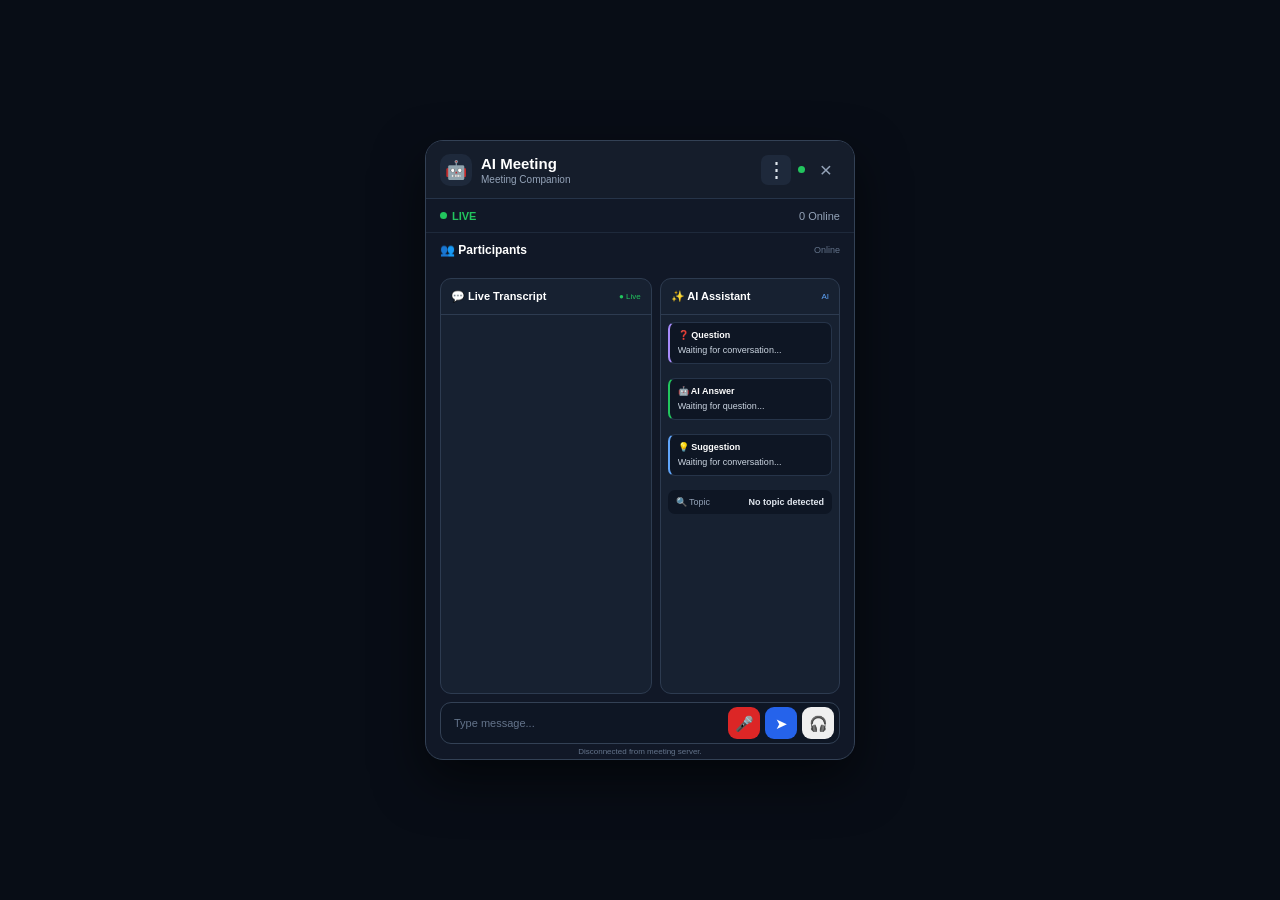
==== commit 5ac2e9ee: "Ai meeting Assitant" ====
--- a/frontend/meeting.html
+++ b/frontend/meeting.html
@@ -250,6 +250,10 @@
                 ➤
             </button>
 
+            <button id="systemAudioButton" class="icon-btn" onclick="toggleSystemAudio()" title="Start Meeting Audio">
+                🎧
+            </button>
+
         </div>
 
 
